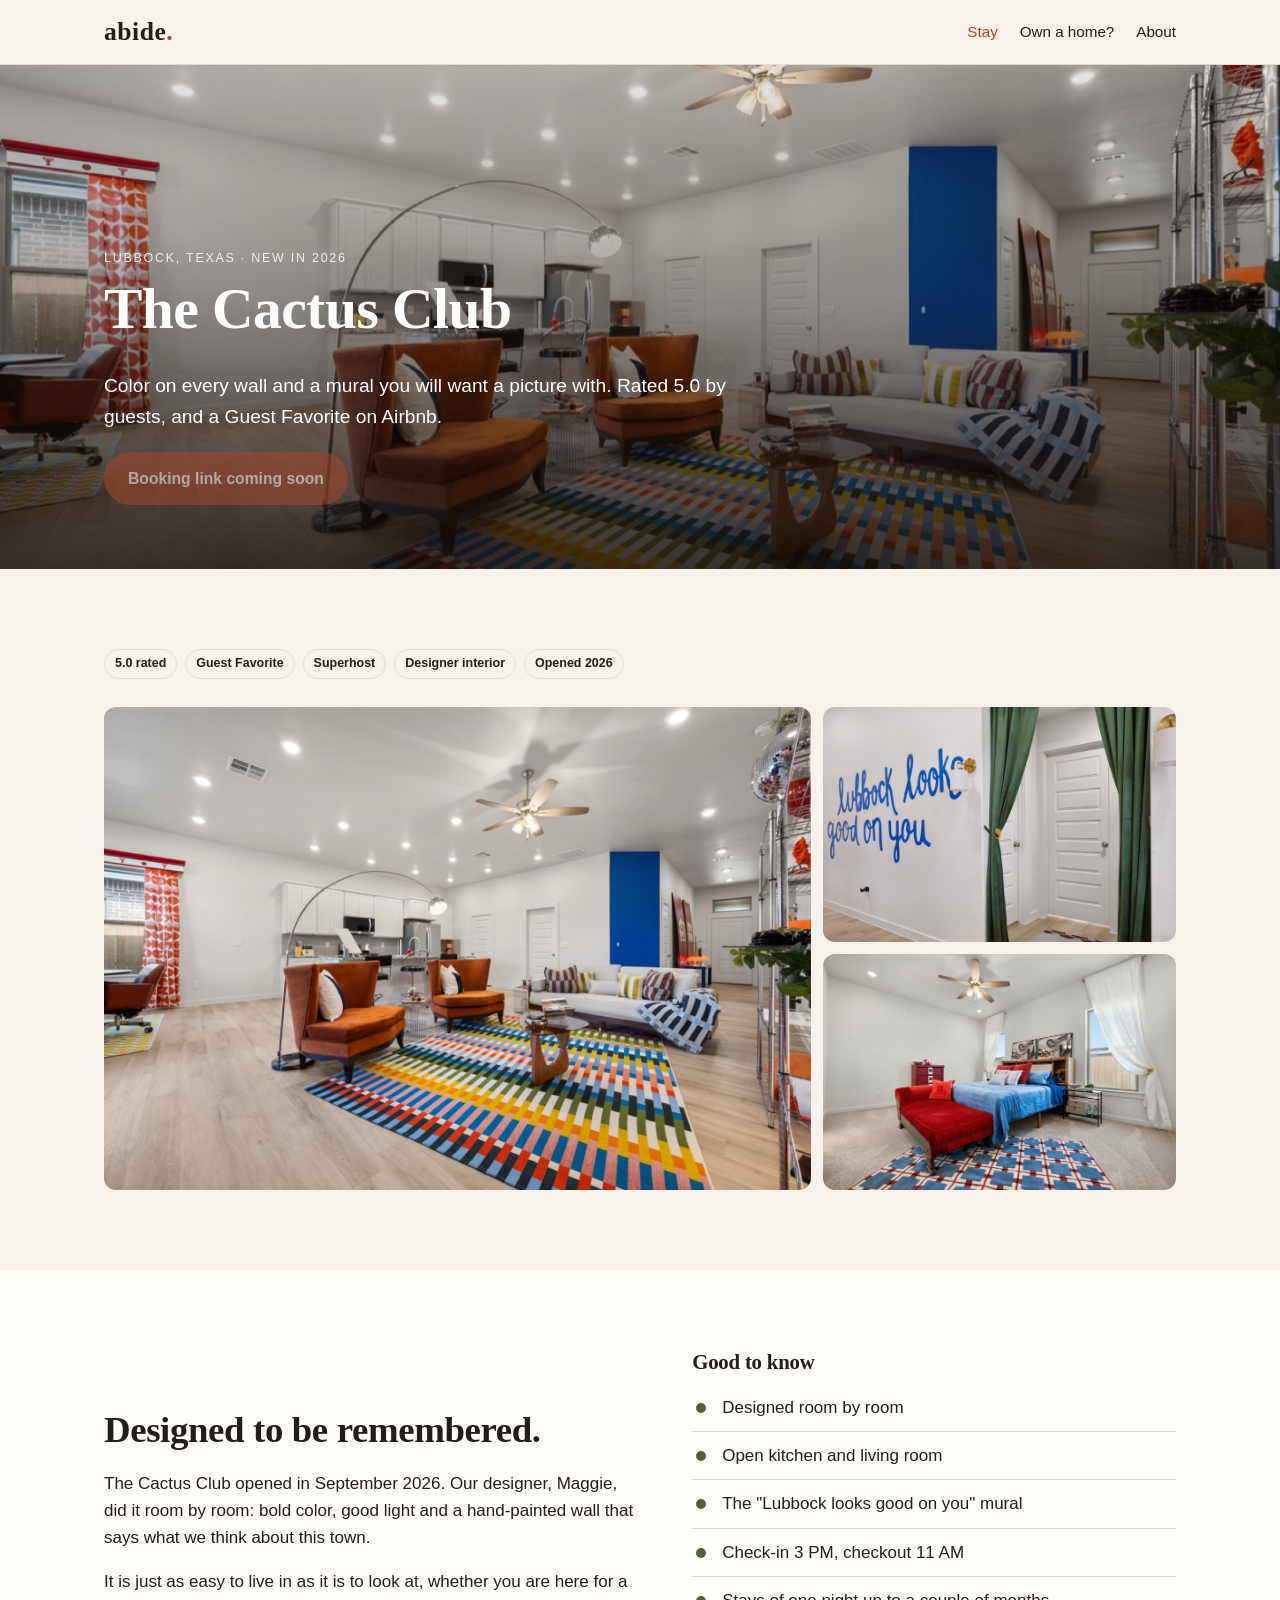
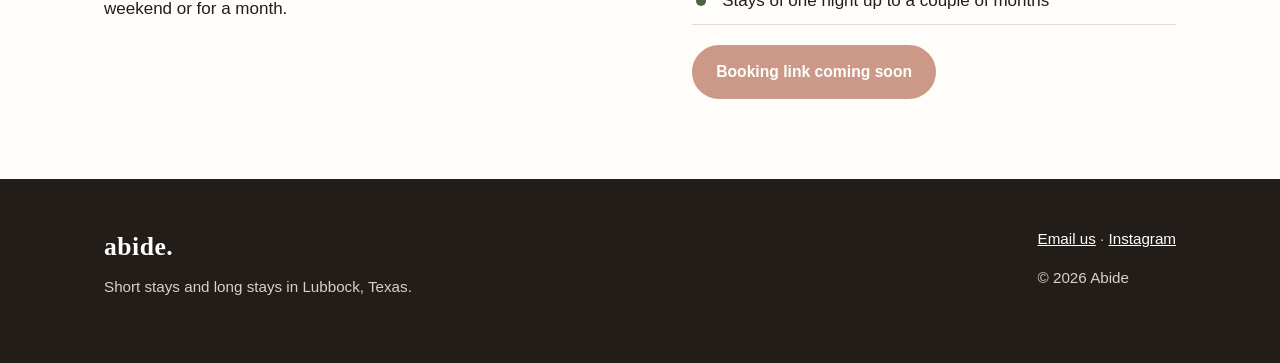
==== cactus-club.html @ 574f8767 "Abide website: home, two house pages, owners page Co-Authored-By: Claude Opus 5.5 <noreply@anthropic" ====
<!doctype html>
<html lang="en">
<head>
<meta charset="utf-8">
<meta name="viewport" content="width=device-width, initial-scale=1">
<title>The Cactus Club · Designer home in Lubbock · Abide</title>
<meta name="description" content="The Cactus Club is a bright, designer home in Lubbock, Texas. Rated 5.0 and a Guest Favorite on Airbnb.">
<link rel="stylesheet" href="style.css">
</head>
<body>

<header class="top">
  <div class="wrap">
    <a class="logo" href="index.html">abide<span>.</span></a>
    <nav class="nav">
      <a href="index.html#stay" aria-current="page">Stay</a>
      <a href="owners.html">Own a home?</a>
      <a class="hide-sm" href="index.html#about">About</a>
    </nav>
  </div>
</header>

<section class="hero short" style="padding:0">
  <img src="img/cactus-living.jpg" alt="The Cactus Club living room">
  <div class="wrap">
    <div class="eyebrow">Lubbock, Texas · New in 2026</div>
    <h1>The Cactus Club</h1>
    <p>Color on every wall and a mural you will want a picture with. Rated 5.0 by guests, and a Guest Favorite on Airbnb.</p>
    <div class="btns">
      <a class="btn" data-link="cactusBook" data-soon="Booking link coming soon" href="#">Check dates and book</a>
    </div>
  </div>
</section>

<section>
  <div class="wrap">
    <div class="badges" style="display:flex;gap:8px;flex-wrap:wrap;margin-bottom:28px"><span class="badge">5.0 rated</span><span class="badge">Guest Favorite</span><span class="badge">Superhost</span><span class="badge">Designer interior</span><span class="badge">Opened 2026</span></div>
    <div class="gallery">
      <img src="img/cactus-living.jpg" alt="Open living room with orange chairs and a rainbow striped rug" loading="lazy">
      <div class="stack">
        <img src="img/cactus-mural.jpg" alt="Mural that reads Lubbock looks good on you" loading="lazy">
        <img src="img/cactus-bedroom.jpg" alt="A bedroom" loading="lazy">
      </div>
    </div>
  </div>
</section>

<section class="paper">
  <div class="wrap split">
    <div>
      <h2>Designed to be remembered.</h2>
      <p>The Cactus Club opened in September 2026. Our designer, Maggie, did it room by room: bold color, good light and a hand-painted wall that says what we think about this town.</p><p>It is just as easy to live in as it is to look at, whether you are here for a weekend or for a month.</p>
    </div>
    <div>
      <h3>Good to know</h3>
      <ul class="ticks"><li>Designed room by room</li><li>Open kitchen and living room</li><li>The "Lubbock looks good on you" mural</li><li>Check-in 3 PM, checkout 11 AM</li><li>Stays of one night up to a couple of months</li></ul>
      <a class="btn" data-link="cactusBook" data-soon="Booking link coming soon" href="#">Check dates and book</a>
    </div>
  </div>
</section>

<footer>
  <div class="wrap">
    <div>
      <a class="logo" href="index.html">abide.</a>
      <p style="margin-top:8px">Short stays and long stays in Lubbock, Texas.</p>
    </div>
    <div>
      <p><a data-link="contact" href="#">Email us</a> · <a data-link="instagram" href="#">Instagram</a></p>
      <p>© <span data-year></span> Abide</p>
    </div>
  </div>
</footer>
<script src="site.js"></script>
</body>
</html>
---- style.css ----
/* Abide: one stylesheet for every page. Warm, plain, photo-led. */
:root {
  --sand: #f6f1ea;
  --paper: #fffdf9;
  --ink: #221d19;
  --muted: #6b625a;
  --line: #e4dbd0;
  --dirt: #a4472b;
  --dirt-dark: #85361f;
  --cactus: #4f6146;
  --serif: "Iowan Old Style", "Palatino Linotype", Palatino, Georgia, serif;
  --sans: -apple-system, BlinkMacSystemFont, "Segoe UI", Roboto, Helvetica, Arial, sans-serif;
  --wrap: 1120px;
}
* { box-sizing: border-box; }
html { -webkit-text-size-adjust: 100%; }
body { margin: 0; background: var(--sand); color: var(--ink); font: 17px/1.6 var(--sans); }
img { display: block; max-width: 100%; height: auto; }
a { color: var(--dirt); }
h1, h2, h3 { font-family: var(--serif); font-weight: 600; line-height: 1.15; margin: 0 0 .5em; letter-spacing: -.01em; }
h1 { font-size: clamp(2.2rem, 5.5vw, 3.6rem); }
h2 { font-size: clamp(1.6rem, 3.5vw, 2.3rem); }
h3 { font-size: 1.3rem; }
p { margin: 0 0 1em; }
.wrap { max-width: var(--wrap); margin: 0 auto; padding: 0 24px; }
.muted { color: var(--muted); }
.eyebrow { font-size: .78rem; letter-spacing: .14em; text-transform: uppercase; color: var(--muted); margin-bottom: .6em; }

/* Header */
.top { position: sticky; top: 0; z-index: 10; background: rgba(246,241,234,.94); backdrop-filter: blur(8px); border-bottom: 1px solid var(--line); }
.top .wrap { display: flex; align-items: center; justify-content: space-between; height: 64px; gap: 16px; }
.logo { font-family: var(--serif); font-size: 1.6rem; font-weight: 600; color: var(--ink); text-decoration: none; letter-spacing: .02em; }
.logo span { color: var(--dirt); }
.nav { display: flex; gap: 22px; align-items: center; }
.nav a { color: var(--ink); text-decoration: none; font-size: .95rem; }
.nav a:hover { color: var(--dirt); }
.nav a[aria-current="page"] { color: var(--dirt); }

/* Buttons */
.btn { display: inline-block; padding: 12px 22px; border-radius: 999px; background: var(--dirt); color: #fff; text-decoration: none; font-weight: 600; font-size: .98rem; border: 2px solid var(--dirt); }
.btn:hover { background: var(--dirt-dark); border-color: var(--dirt-dark); }
.btn.ghost { background: transparent; color: var(--ink); border-color: var(--ink); }
.btn.ghost:hover { background: var(--ink); color: var(--paper); }
.btns { display: flex; flex-wrap: wrap; gap: 12px; }

/* Hero */
.hero { position: relative; min-height: 78vh; display: flex; align-items: flex-end; color: #fff; }
.hero img { position: absolute; inset: 0; width: 100%; height: 100%; object-fit: cover; }
.hero::after { content: ""; position: absolute; inset: 0; background: linear-gradient(to top, rgba(20,14,10,.82), rgba(20,14,10,.35) 55%, rgba(20,14,10,.1)); }
.hero .wrap { position: relative; z-index: 1; padding-bottom: 64px; width: 100%; }
.hero p { font-size: 1.2rem; max-width: 34em; }
.hero .eyebrow { color: rgba(255,255,255,.85); }
.hero .btn.ghost { color: #fff; border-color: #fff; }
.hero .btn.ghost:hover { background: #fff; color: var(--ink); }
.hero.short { min-height: 56vh; }

/* Sections */
section { padding: 80px 0; }
section.paper { background: var(--paper); }
.lead { font-size: 1.2rem; max-width: 36em; }

/* House cards */
.houses { display: grid; grid-template-columns: repeat(2, 1fr); gap: 28px; margin-top: 36px; }
.house { background: var(--paper); border: 1px solid var(--line); border-radius: 14px; overflow: hidden; text-decoration: none; color: var(--ink); display: flex; flex-direction: column; }
.house img { aspect-ratio: 3 / 2; object-fit: cover; width: 100%; }
.house .body { padding: 22px 24px 26px; }
.house .badges { display: flex; flex-wrap: wrap; gap: 8px; margin-bottom: 10px; }
.badge { font-size: .78rem; font-weight: 600; padding: 4px 10px; border-radius: 999px; background: var(--sand); border: 1px solid var(--line); }
.house:hover h3 { color: var(--dirt); }

/* Facts row */
.facts { display: grid; grid-template-columns: repeat(3, 1fr); gap: 28px; margin-top: 36px; }
.fact h3 { margin-bottom: .3em; }
.fact p { color: var(--muted); }

/* Gallery */
.gallery { display: grid; grid-template-columns: 2fr 1fr; gap: 12px; }
.gallery img { width: 100%; height: 100%; object-fit: cover; border-radius: 12px; }
.gallery .stack { display: grid; gap: 12px; }

/* Split */
.split { display: grid; grid-template-columns: 1.1fr 1fr; gap: 56px; align-items: center; }
.split img { border-radius: 14px; }
ul.ticks { list-style: none; padding: 0; margin: 0 0 1.2em; }
ul.ticks li { padding: 10px 0 10px 30px; border-bottom: 1px solid var(--line); position: relative; }
ul.ticks li::before { content: ""; position: absolute; left: 4px; top: 19px; width: 10px; height: 10px; border-radius: 50%; background: var(--cactus); }

/* Owners */
.steps { counter-reset: step; display: grid; grid-template-columns: repeat(3, 1fr); gap: 28px; margin-top: 32px; }
.step { background: var(--paper); border: 1px solid var(--line); border-radius: 14px; padding: 24px; }
.step::before { counter-increment: step; content: counter(step); display: inline-grid; place-items: center; width: 34px; height: 34px; border-radius: 50%; background: var(--dirt); color: #fff; font-weight: 700; margin-bottom: 12px; }
.price { font-family: var(--serif); font-size: 3rem; color: var(--dirt); line-height: 1; margin: 8px 0 12px; }
.people { display: grid; grid-template-columns: repeat(2, 1fr); gap: 28px; margin-top: 32px; }
.person { border-top: 3px solid var(--dirt); padding-top: 16px; }

/* Footer */
footer { background: var(--ink); color: #d9d0c6; padding: 48px 0; font-size: .95rem; }
footer .wrap { display: flex; flex-wrap: wrap; justify-content: space-between; gap: 24px; }
footer a { color: #fff; }
footer .logo { color: #fff; }

@media (max-width: 820px) {
  body { font-size: 16px; }
  section { padding: 56px 0; }
  .houses, .facts, .steps, .people, .split { grid-template-columns: 1fr; }
  .split { gap: 28px; }
  .gallery { grid-template-columns: 1fr; }
  .nav { gap: 14px; }
  .nav .hide-sm { display: none; }
  .hero { min-height: 70vh; }
  .hero .wrap { padding-bottom: 40px; }
}
.btn.soon { opacity: .55; cursor: default; pointer-events: none; }
.card { background: var(--paper); border: 1px solid var(--line); border-radius: 14px; padding: 32px; }
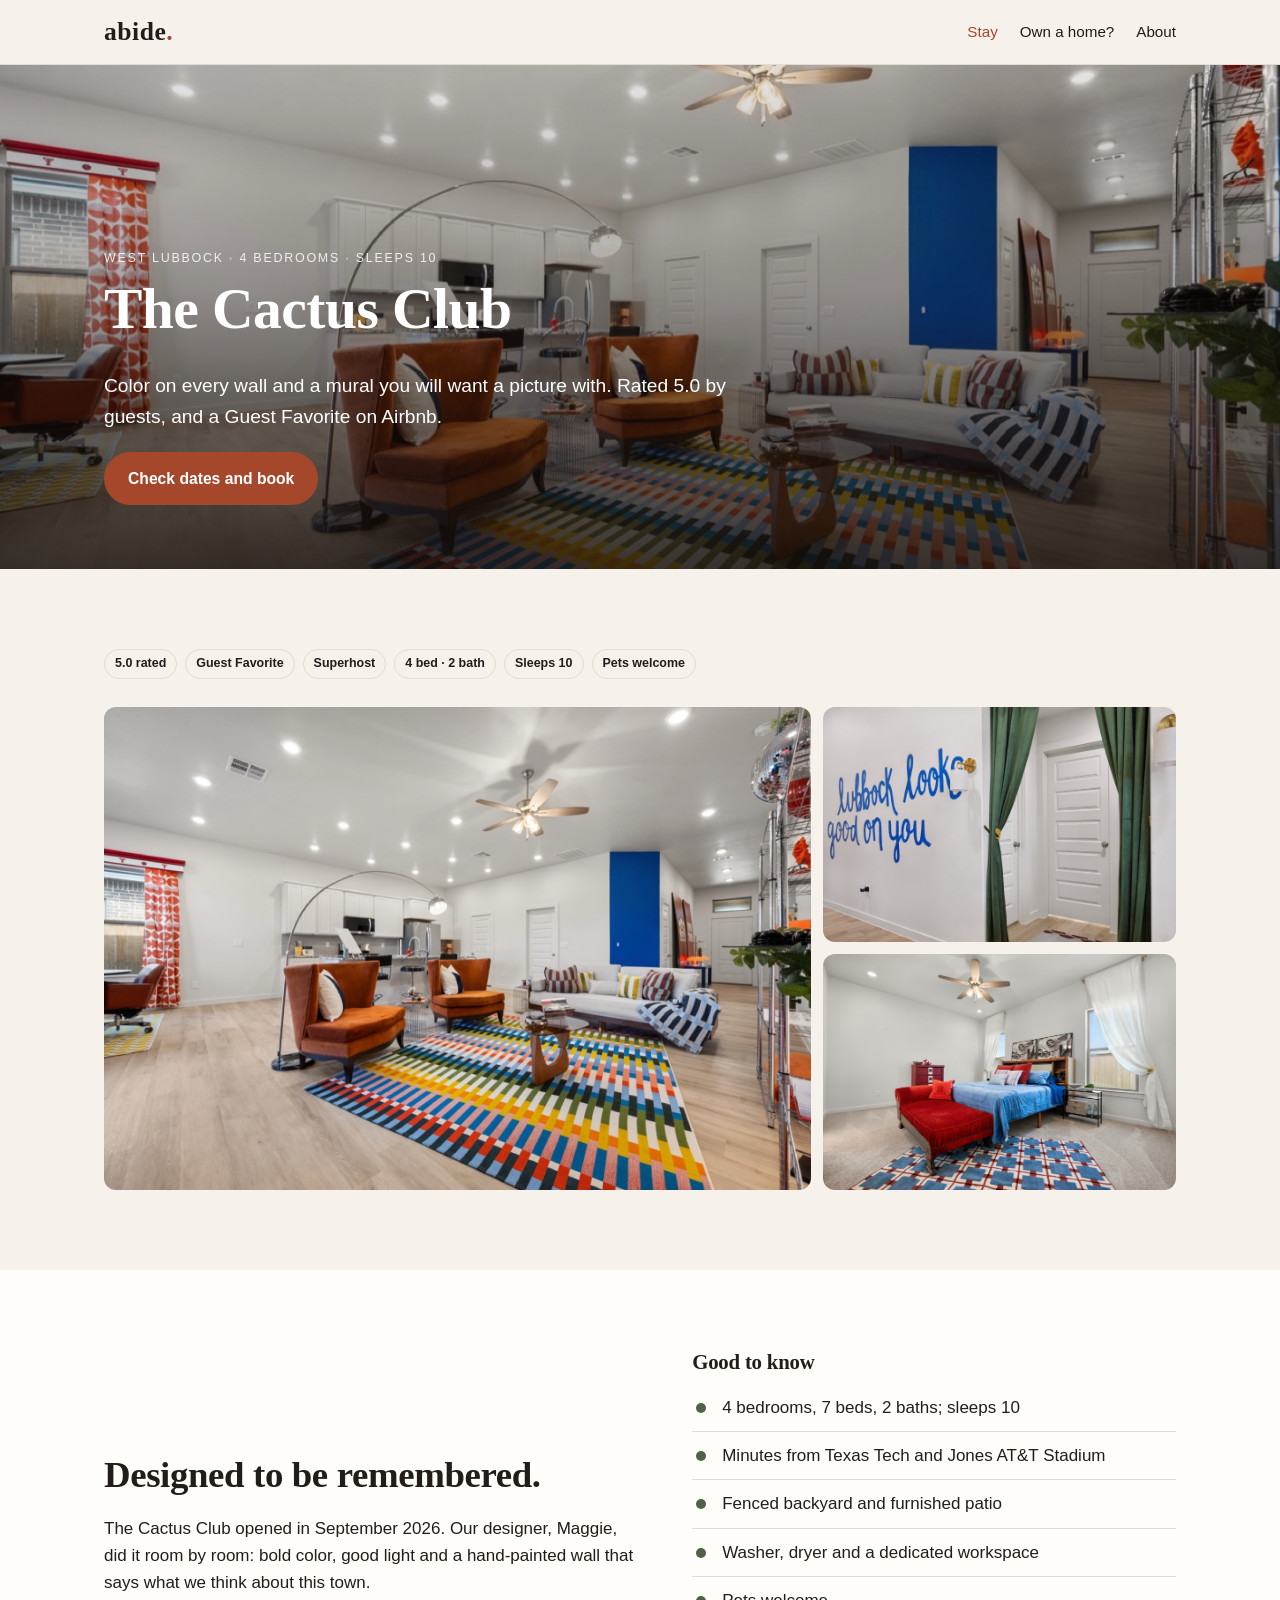
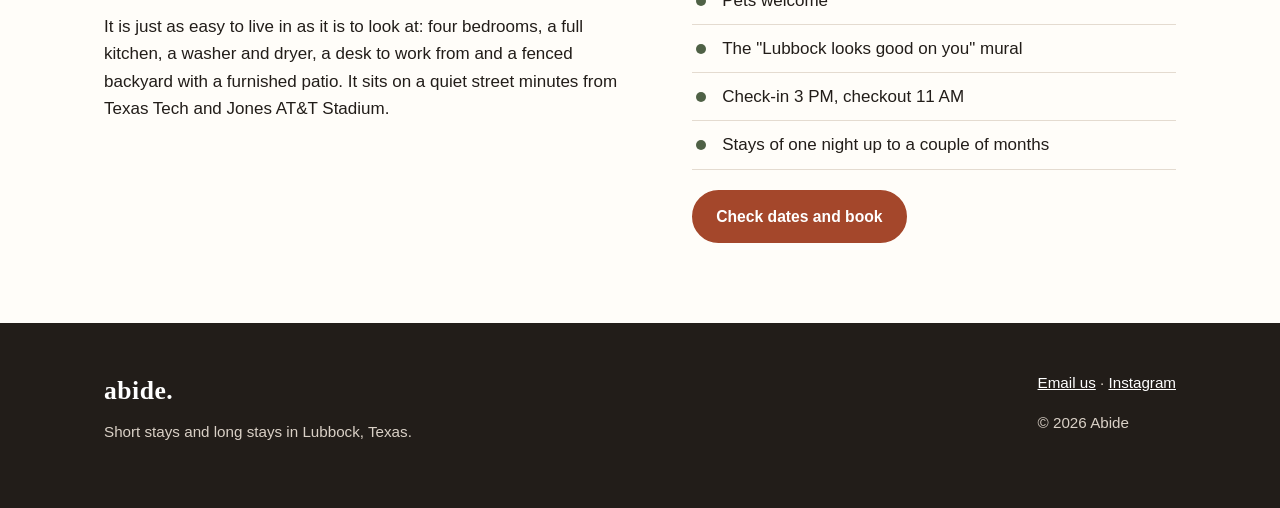
==== commit 2502cb1e: "Add Airbnb links and real listing details Co-Authored-By: Claude Opus 5.5 <noreply@anthropic.com>" ====
--- a/cactus-club.html
+++ b/cactus-club.html
@@ -4,7 +4,7 @@
 <meta charset="utf-8">
 <meta name="viewport" content="width=device-width, initial-scale=1">
 <title>The Cactus Club · Designer home in Lubbock · Abide</title>
-<meta name="description" content="The Cactus Club is a bright, designer home in Lubbock, Texas. Rated 5.0 and a Guest Favorite on Airbnb.">
+<meta name="description" content="The Cactus Club is a brand-new, 4-bedroom, pet-friendly designer home in West Lubbock, Texas, minutes from Texas Tech. Sleeps 10. Rated 5.0 and a Guest Favorite on Airbnb.">
 <link rel="stylesheet" href="style.css">
 </head>
 <body>
@@ -23,7 +23,7 @@
 <section class="hero short" style="padding:0">
   <img src="img/cactus-living.jpg" alt="The Cactus Club living room">
   <div class="wrap">
-    <div class="eyebrow">Lubbock, Texas · New in 2026</div>
+    <div class="eyebrow">West Lubbock · 4 bedrooms · Sleeps 10</div>
     <h1>The Cactus Club</h1>
     <p>Color on every wall and a mural you will want a picture with. Rated 5.0 by guests, and a Guest Favorite on Airbnb.</p>
     <div class="btns">
@@ -34,7 +34,7 @@
 
 <section>
   <div class="wrap">
-    <div class="badges" style="display:flex;gap:8px;flex-wrap:wrap;margin-bottom:28px"><span class="badge">5.0 rated</span><span class="badge">Guest Favorite</span><span class="badge">Superhost</span><span class="badge">Designer interior</span><span class="badge">Opened 2026</span></div>
+    <div class="badges" style="display:flex;gap:8px;flex-wrap:wrap;margin-bottom:28px"><span class="badge">5.0 rated</span><span class="badge">Guest Favorite</span><span class="badge">Superhost</span><span class="badge">4 bed · 2 bath</span><span class="badge">Sleeps 10</span><span class="badge">Pets welcome</span></div>
     <div class="gallery">
       <img src="img/cactus-living.jpg" alt="Open living room with orange chairs and a rainbow striped rug" loading="lazy">
       <div class="stack">
@@ -49,11 +49,11 @@
   <div class="wrap split">
     <div>
       <h2>Designed to be remembered.</h2>
-      <p>The Cactus Club opened in September 2026. Our designer, Maggie, did it room by room: bold color, good light and a hand-painted wall that says what we think about this town.</p><p>It is just as easy to live in as it is to look at, whether you are here for a weekend or for a month.</p>
+      <p>The Cactus Club opened in September 2026. Our designer, Maggie, did it room by room: bold color, good light and a hand-painted wall that says what we think about this town.</p><p>It is just as easy to live in as it is to look at: four bedrooms, a full kitchen, a washer and dryer, a desk to work from and a fenced backyard with a furnished patio. It sits on a quiet street minutes from Texas Tech and Jones AT&amp;T Stadium.</p>
     </div>
     <div>
       <h3>Good to know</h3>
-      <ul class="ticks"><li>Designed room by room</li><li>Open kitchen and living room</li><li>The "Lubbock looks good on you" mural</li><li>Check-in 3 PM, checkout 11 AM</li><li>Stays of one night up to a couple of months</li></ul>
+      <ul class="ticks"><li>4 bedrooms, 7 beds, 2 baths; sleeps 10</li><li>Minutes from Texas Tech and Jones AT&amp;T Stadium</li><li>Fenced backyard and furnished patio</li><li>Washer, dryer and a dedicated workspace</li><li>Pets welcome</li><li>The "Lubbock looks good on you" mural</li><li>Check-in 3 PM, checkout 11 AM</li><li>Stays of one night up to a couple of months</li></ul>
       <a class="btn" data-link="cactusBook" data-soon="Booking link coming soon" href="#">Check dates and book</a>
     </div>
   </div>
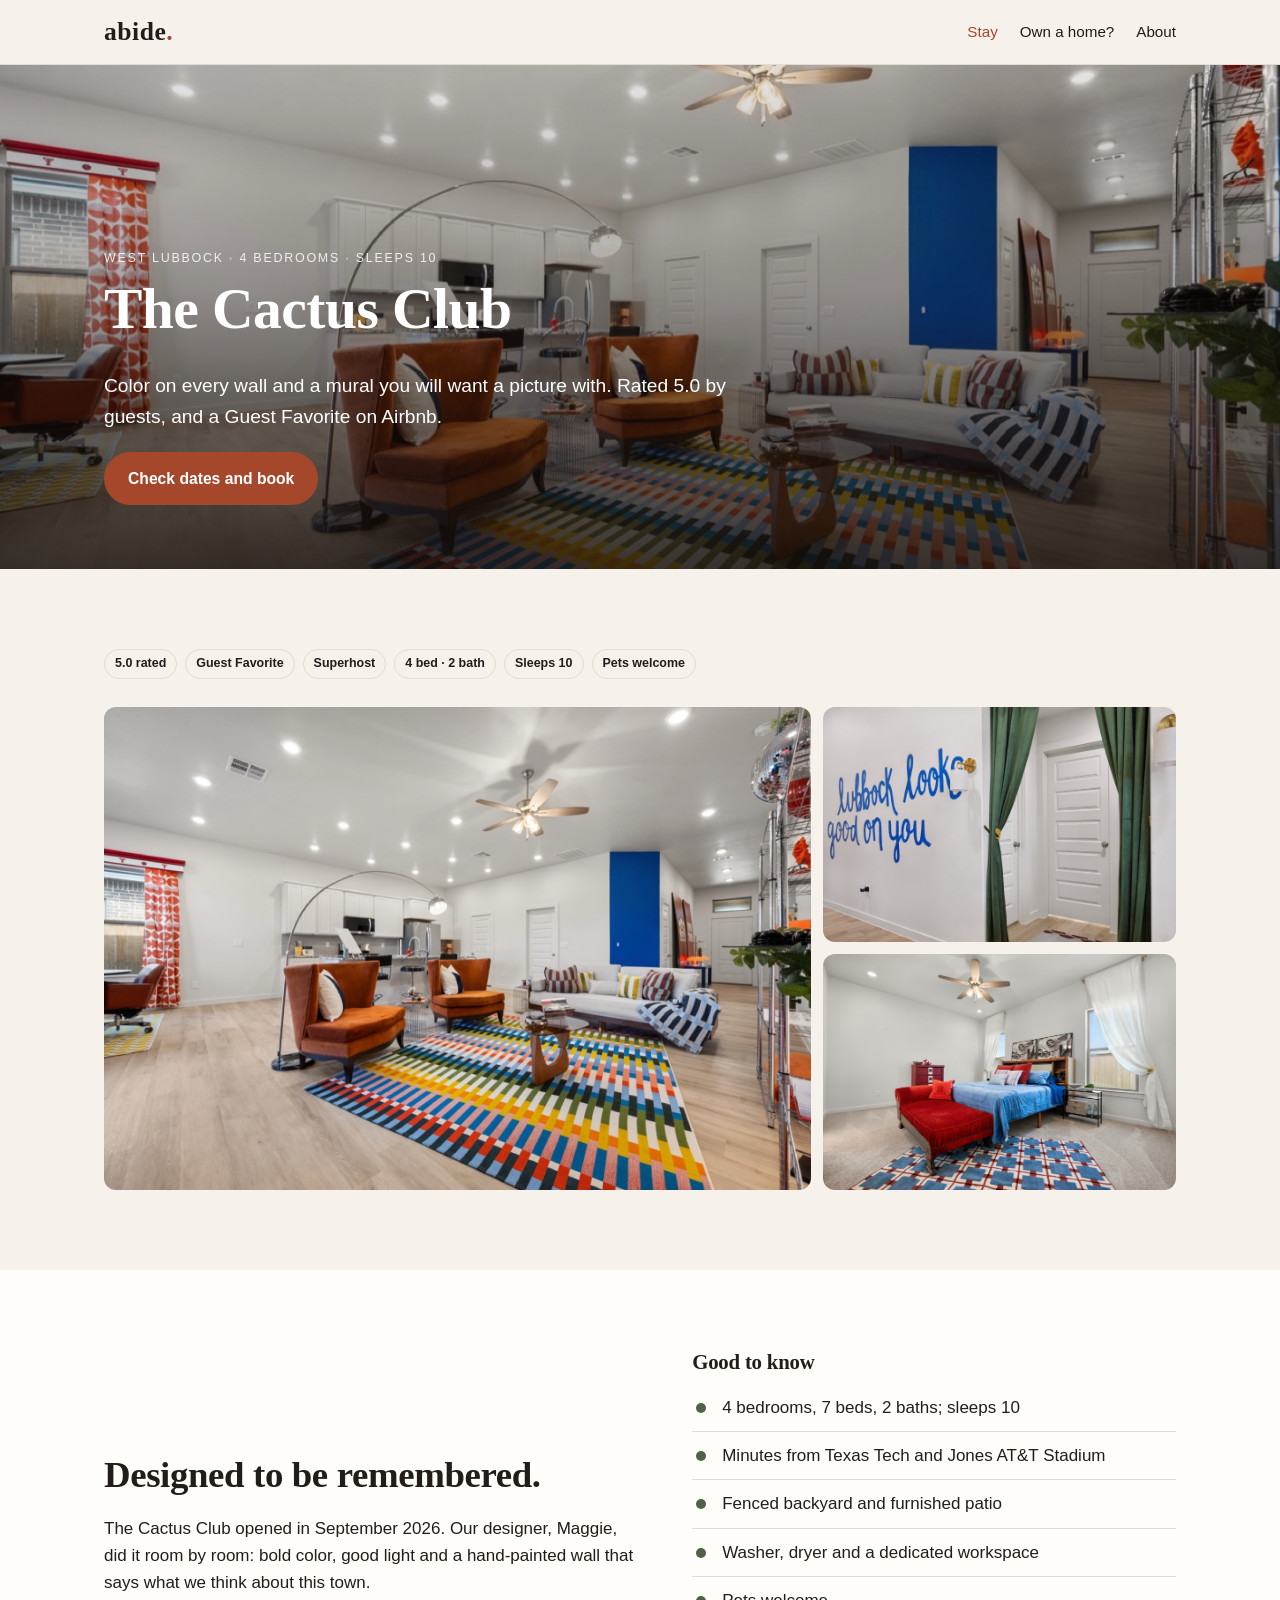
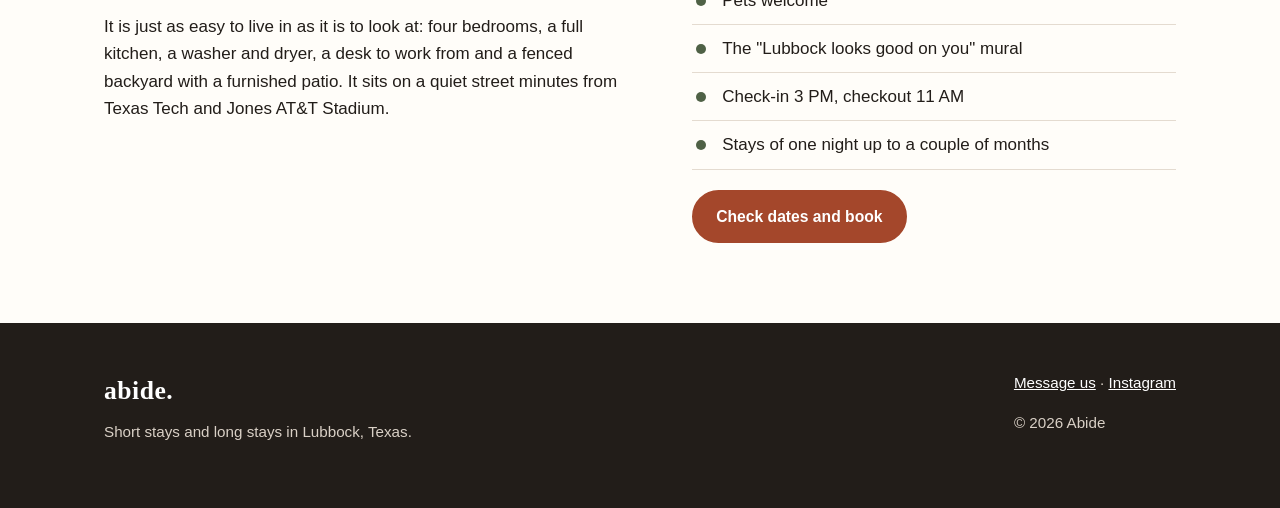
==== commit ca64c8db: "Contact through Instagram DM until the domain email exists Co-Authored-By: Claude Opus 5.5 <noreply@" ====
--- a/cactus-club.html
+++ b/cactus-club.html
@@ -66,7 +66,7 @@
       <p style="margin-top:8px">Short stays and long stays in Lubbock, Texas.</p>
     </div>
     <div>
-      <p><a data-link="contact" href="#">Email us</a> · <a data-link="instagram" href="#">Instagram</a></p>
+      <p><a data-link="contact" href="#">Message us</a> · <a data-link="instagram" href="#">Instagram</a></p>
       <p>© <span data-year></span> Abide</p>
     </div>
   </div>
